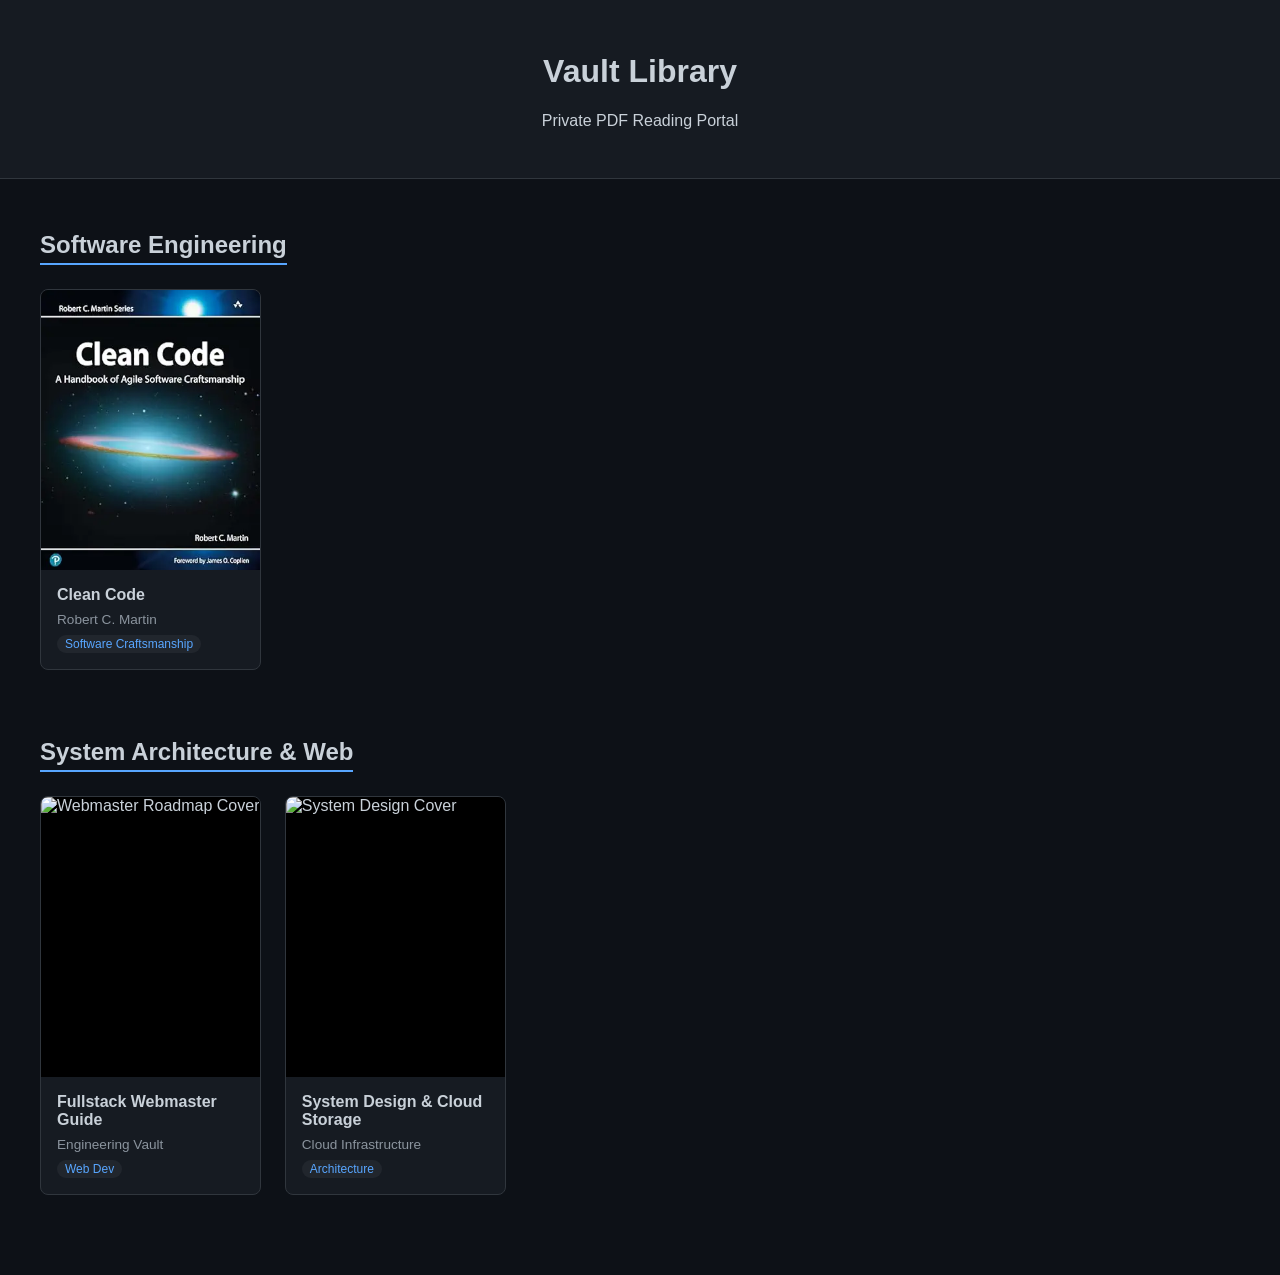
==== index.html @ c0ee22f9 "Initial commit: Flask local dashboard, D1 schema, and Cloudflare configuration" ====
<!DOCTYPE html>
<html lang="en">
<head>
  <meta charset="UTF-8">
  <meta name="viewport" content="width=device-width, initial-scale=1.0">
  <title>Private Tech Library</title>
  <link rel="stylesheet" href="src/css/style.css">
  <style>
    :root {
      --bg-color: #0d1117;
      --card-bg: #161b22;
      --border-color: #30363d;
      --text-main: #c9d1d9;
      --accent: #58a6ff;
    }
    body {
      margin: 0;
      padding: 0;
      background-color: var(--bg-color);
      color: var(--text-main);
      font-family: -apple-system, BlinkMacSystemFont, "Segoe UI", Roboto, sans-serif;
    }
    header {
      padding: 2rem 1rem;
      text-align: center;
      border-bottom: 1px solid var(--border-color);
      background-color: var(--card-bg);
    }
    .container {
      max-width: 1200px;
      margin: 0 auto;
      padding: 2rem 1rem;
    }
    .category-section {
      margin-bottom: 3rem;
    }
    .category-title {
      font-size: 1.5rem;
      border-bottom: 2px solid var(--accent);
      display: inline-block;
      padding-bottom: 0.25rem;
      margin-bottom: 1.5rem;
    }
    .book-grid {
      display: grid;
      grid-template-columns: repeat(auto-fill, minmax(200px, 1fr));
      gap: 1.5rem;
    }
    .book-card {
      background-color: var(--card-bg);
      border: 1px solid var(--border-color);
      border-radius: 8px;
      overflow: hidden;
      transition: transform 0.2s ease, border-color 0.2s ease;
      text-decoration: none;
      color: inherit;
      display: flex;
      flex-direction: column;
    }
    .book-card:hover {
      transform: translateY(-4px);
      border-color: var(--accent);
    }
    .cover-container {
      width: 100%;
      height: 280px;
      background-color: #000;
      overflow: hidden;
    }
    .cover-container img {
      width: 100%;
      height: 100%;
      object-fit: cover;
    }
    .book-info {
      padding: 1rem;
      display: flex;
      flex-direction: column;
      flex-grow: 1;
    }
    .book-title {
      font-size: 1rem;
      font-weight: 600;
      margin: 0 0 0.5rem 0;
    }
    .book-author {
      font-size: 0.85rem;
      color: #8b949e;
      margin-bottom: 0.5rem;
    }
    .tag {
      align-self: flex-start;
      font-size: 0.75rem;
      background-color: #21262d;
      color: var(--accent);
      padding: 2px 8px;
      border-radius: 12px;
    }
  </style>
</head>
<body>

  <header>
    <h1>Vault Library</h1>
    <p>Private PDF Reading Portal</p>
  </header>

  <main class="container">

    <!-- Category 1: Artificial Intelligence -->
    <section class="category-section">
  <h2 class="category-title">Software Engineering</h2>
  <div class="book-grid">

    <a href="src/pages/reader.html?book=clean_code" class="book-card">
      <div class="cover-container">
        <img src="public/covers/clean_code.jpg" alt="Clean Code Cover">
      </div>
      <div class="book-info">
        <h3 class="book-title">Clean Code</h3>
        <span class="book-author">Robert C. Martin</span>
        <span class="tag">Software Craftsmanship</span>
      </div>
    </a>

  </div>
</section>

    <!-- Category 2: Software & System Architecture -->
    <section class="category-section">
      <h2 class="category-title">System Architecture & Web</h2>
      <div class="book-grid">

        <a href="src/pages/reader.html?book=webmaster" class="book-card">
          <div class="cover-container">
            <img src="public/covers/webmaster.jpg" alt="Webmaster Roadmap Cover">
          </div>
          <div class="book-info">
            <h3 class="book-title">Fullstack Webmaster Guide</h3>
            <span class="book-author">Engineering Vault</span>
            <span class="tag">Web Dev</span>
          </div>
        </a>

        <a href="src/pages/reader.html?book=system-design" class="book-card">
          <div class="cover-container">
            <img src="public/covers/system-design.jpg" alt="System Design Cover">
          </div>
          <div class="book-info">
            <h3 class="book-title">System Design & Cloud Storage</h3>
            <span class="book-author">Cloud Infrastructure</span>
            <span class="tag">Architecture</span>
          </div>
        </a>

      </div>
    </section>

  </main>

</body>
</html>
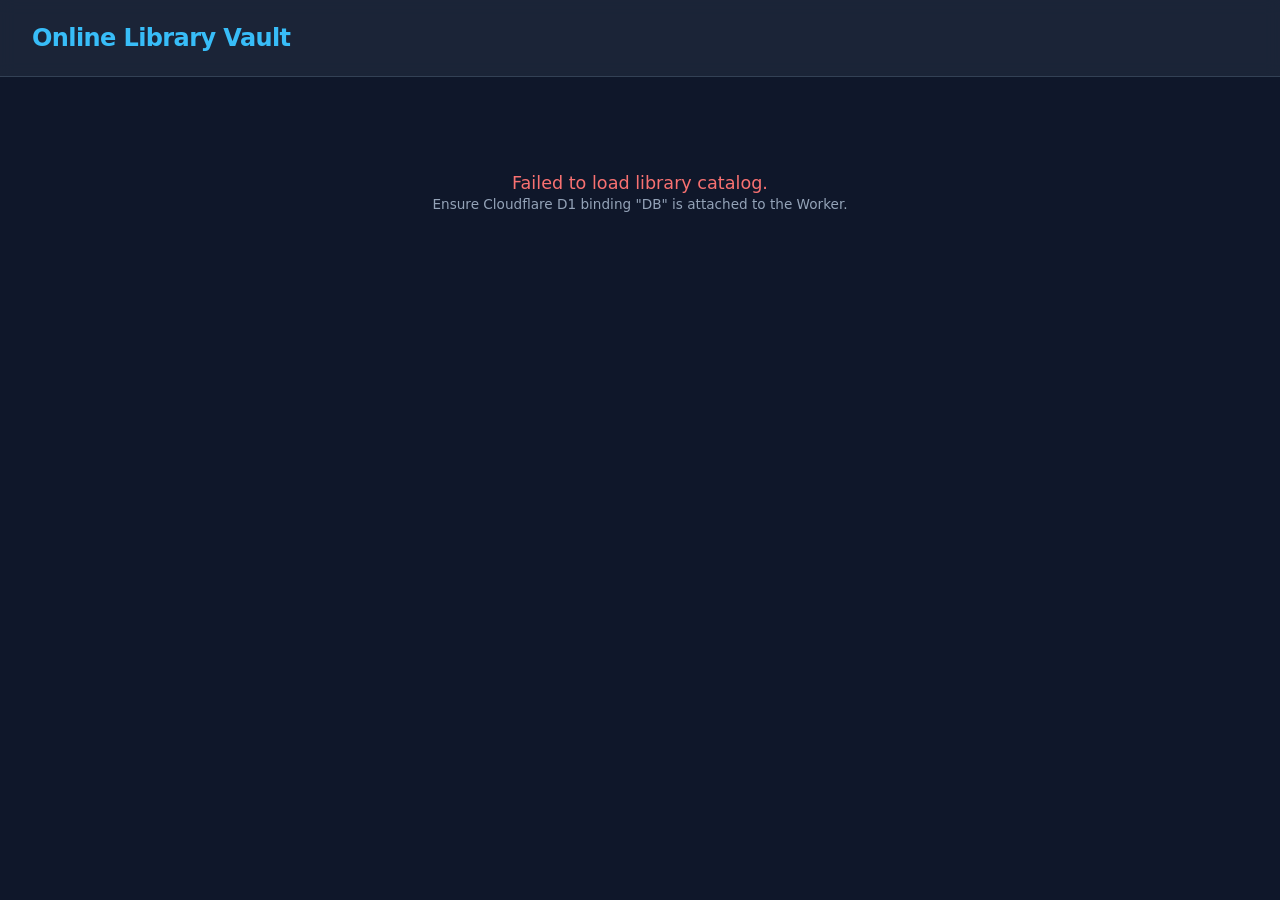
==== commit 45e77bf2: "Update index page to load books dynamically from Cloudflare D1 API" ====
--- a/index.html
+++ b/index.html
@@ -3,160 +3,186 @@
 <head>
   <meta charset="UTF-8">
   <meta name="viewport" content="width=device-width, initial-scale=1.0">
-  <title>Private Tech Library</title>
-  <link rel="stylesheet" href="src/css/style.css">
+  <title>Course Vault & Library</title>
   <style>
     :root {
-      --bg-color: #0d1117;
-      --card-bg: #161b22;
-      --border-color: #30363d;
-      --text-main: #c9d1d9;
-      --accent: #58a6ff;
+      --bg-color: #0f172a;
+      --card-bg: #1e293b;
+      --text-main: #f8fafc;
+      --text-muted: #94a3b8;
+      --accent: #38bdf8;
+      --accent-hover: #0284c7;
     }
+
     body {
       margin: 0;
       padding: 0;
+      font-family: system-ui, -apple-system, BlinkMacSystemFont, 'Segoe UI', Roboto, Oxygen, Ubuntu, Cantarell, sans-serif;
       background-color: var(--bg-color);
       color: var(--text-main);
-      font-family: -apple-system, BlinkMacSystemFont, "Segoe UI", Roboto, sans-serif;
+      min-height: 100vh;
     }
+
     header {
-      padding: 2rem 1rem;
-      text-align: center;
-      border-bottom: 1px solid var(--border-color);
-      background-color: var(--card-bg);
+      background-color: rgba(30, 41, 59, 0.8);
+      backdrop-filter: blur(8px);
+      padding: 1.5rem 2rem;
+      border-bottom: 1px solid #334155;
+      position: sticky;
+      top: 0;
+      z-index: 10;
     }
-    .container {
+
+    header h1 {
+      margin: 0;
+      font-size: 1.5rem;
+      color: var(--accent);
+      letter-spacing: -0.025em;
+    }
+
+    main {
       max-width: 1200px;
       margin: 0 auto;
-      padding: 2rem 1rem;
+      padding: 2rem;
     }
-    .category-section {
-      margin-bottom: 3rem;
-    }
-    .category-title {
-      font-size: 1.5rem;
-      border-bottom: 2px solid var(--accent);
-      display: inline-block;
-      padding-bottom: 0.25rem;
-      margin-bottom: 1.5rem;
-    }
-    .book-grid {
+
+    .catalog-grid {
       display: grid;
       grid-template-columns: repeat(auto-fill, minmax(200px, 1fr));
-      gap: 1.5rem;
+      gap: 2rem;
     }
+
     .book-card {
       background-color: var(--card-bg);
-      border: 1px solid var(--border-color);
-      border-radius: 8px;
+      border-radius: 12px;
       overflow: hidden;
-      transition: transform 0.2s ease, border-color 0.2s ease;
-      text-decoration: none;
-      color: inherit;
+      border: 1px solid #334155;
+      transition: transform 0.2s ease, box-shadow 0.2s ease;
+      cursor: pointer;
       display: flex;
       flex-direction: column;
     }
+
     .book-card:hover {
       transform: translateY(-4px);
+      box-shadow: 0 10px 25px -5px rgba(0, 0, 0, 0.5), 0 8px 10px -6px rgba(0, 0, 0, 0.5);
       border-color: var(--accent);
     }
+
     .cover-container {
       width: 100%;
       height: 280px;
-      background-color: #000;
+      background-color: #334155;
       overflow: hidden;
     }
+
     .cover-container img {
       width: 100%;
       height: 100%;
       object-fit: cover;
     }
+
     .book-info {
       padding: 1rem;
       display: flex;
       flex-direction: column;
       flex-grow: 1;
     }
-    .book-title {
-      font-size: 1rem;
-      font-weight: 600;
+
+    .book-info h3 {
       margin: 0 0 0.5rem 0;
+      font-size: 1.1rem;
+      line-height: 1.3;
+      color: var(--text-main);
     }
-    .book-author {
-      font-size: 0.85rem;
-      color: #8b949e;
-      margin-bottom: 0.5rem;
+
+    .book-info p {
+      margin: 0;
+      font-size: 0.9rem;
+      color: var(--text-muted);
     }
-    .tag {
-      align-self: flex-start;
-      font-size: 0.75rem;
-      background-color: #21262d;
-      color: var(--accent);
-      padding: 2px 8px;
-      border-radius: 12px;
+
+    .status-msg {
+      grid-column: 1 / -1;
+      text-align: center;
+      padding: 4rem 1rem;
+      color: var(--text-muted);
+      font-size: 1.1rem;
+    }
+
+    .error-msg {
+      color: #f87171;
     }
   </style>
 </head>
 <body>
 
   <header>
-    <h1>Vault Library</h1>
-    <p>Private PDF Reading Portal</p>
+    <h1>Online Library Vault</h1>
   </header>
 
-  <main class="container">
-
-    <!-- Category 1: Artificial Intelligence -->
-    <section class="category-section">
-  <h2 class="category-title">Software Engineering</h2>
-  <div class="book-grid">
-
-    <a href="src/pages/reader.html?book=clean_code" class="book-card">
-      <div class="cover-container">
-        <img src="public/covers/clean_code.jpg" alt="Clean Code Cover">
-      </div>
-      <div class="book-info">
-        <h3 class="book-title">Clean Code</h3>
-        <span class="book-author">Robert C. Martin</span>
-        <span class="tag">Software Craftsmanship</span>
-      </div>
-    </a>
-
-  </div>
-</section>
-
-    <!-- Category 2: Software & System Architecture -->
-    <section class="category-section">
-      <h2 class="category-title">System Architecture & Web</h2>
-      <div class="book-grid">
-
-        <a href="src/pages/reader.html?book=webmaster" class="book-card">
-          <div class="cover-container">
-            <img src="public/covers/webmaster.jpg" alt="Webmaster Roadmap Cover">
-          </div>
-          <div class="book-info">
-            <h3 class="book-title">Fullstack Webmaster Guide</h3>
-            <span class="book-author">Engineering Vault</span>
-            <span class="tag">Web Dev</span>
-          </div>
-        </a>
-
-        <a href="src/pages/reader.html?book=system-design" class="book-card">
-          <div class="cover-container">
-            <img src="public/covers/system-design.jpg" alt="System Design Cover">
-          </div>
-          <div class="book-info">
-            <h3 class="book-title">System Design & Cloud Storage</h3>
-            <span class="book-author">Cloud Infrastructure</span>
-            <span class="tag">Architecture</span>
-          </div>
-        </a>
-
-      </div>
-    </section>
-
+  <main>
+    <div id="catalog" class="catalog-grid">
+      <div class="status-msg">Loading books from database...</div>
+    </div>
   </main>
 
+  <script>
+    const API_URL = 'https://b2-pdf-gateway.rco-architect.workers.dev/api/books';
+
+    async function loadCatalog() {
+      const catalogElement = document.getElementById('catalog');
+
+      try {
+        const response = await fetch(API_URL);
+        
+        if (!response.ok) {
+          throw new Error(`HTTP error! Status: ${response.status}`);
+        }
+
+        const books = await response.json();
+
+        if (!Array.isArray(books) || books.length === 0) {
+          catalogElement.innerHTML = '<div class="status-msg">No books currently available in the database.</div>';
+          return;
+        }
+
+        catalogElement.innerHTML = '';
+
+        books.forEach(book => {
+          const card = document.createElement('div');
+          card.className = 'book-card';
+          
+          // Redirect to reader page passing the b2_key parameter
+          card.onclick = () => {
+            window.location.href = `src/pages/reader?book=${encodeURIComponent(book.b2_key)}`;
+          };
+
+          card.innerHTML = `
+            <div class="cover-container">
+              <img src="${book.cover_url}" alt="${book.title}" loading="lazy" onerror="this.src='https://via.placeholder.com/200x280?text=No+Cover'">
+            </div>
+            <div class="book-info">
+              <h3>${book.title}</h3>
+              <p>By ${book.author}</p>
+            </div>
+          `;
+
+          catalogElement.appendChild(card);
+        });
+
+      } catch (err) {
+        console.error('Failed to fetch database records:', err);
+        catalogElement.innerHTML = `
+          <div class="status-msg error-msg">
+            Failed to load library catalog.<br>
+            <small style="color: #94a3b8; font-size: 0.85rem;">Ensure Cloudflare D1 binding "DB" is attached to the Worker.</small>
+          </div>
+        `;
+      }
+    }
+
+    document.addEventListener('DOMContentLoaded', loadCatalog);
+  </script>
 </body>
 </html>
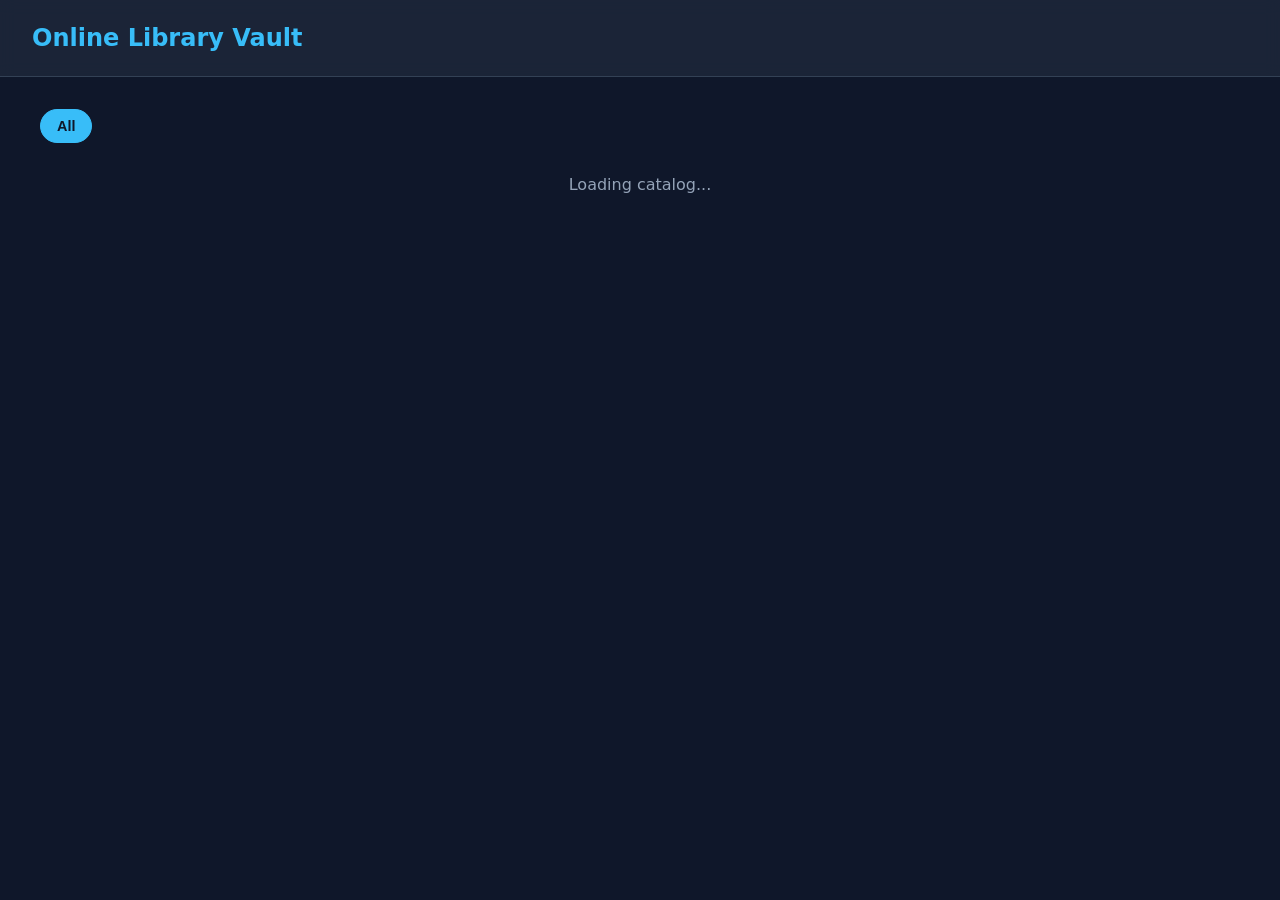
==== commit acc71b31: "Add category database table and category filter bar" ====
--- a/index.html
+++ b/index.html
@@ -11,16 +11,14 @@
       --text-main: #f8fafc;
       --text-muted: #94a3b8;
       --accent: #38bdf8;
-      --accent-hover: #0284c7;
     }
 
     body {
       margin: 0;
       padding: 0;
-      font-family: system-ui, -apple-system, BlinkMacSystemFont, 'Segoe UI', Roboto, Oxygen, Ubuntu, Cantarell, sans-serif;
+      font-family: system-ui, -apple-system, sans-serif;
       background-color: var(--bg-color);
       color: var(--text-main);
-      min-height: 100vh;
     }
 
     header {
@@ -28,22 +26,44 @@
       backdrop-filter: blur(8px);
       padding: 1.5rem 2rem;
       border-bottom: 1px solid #334155;
-      position: sticky;
-      top: 0;
-      z-index: 10;
     }
 
     header h1 {
       margin: 0;
       font-size: 1.5rem;
       color: var(--accent);
-      letter-spacing: -0.025em;
     }
 
     main {
       max-width: 1200px;
       margin: 0 auto;
       padding: 2rem;
+    }
+
+    /* Category Filter Bar */
+    .filter-bar {
+      display: flex;
+      gap: 0.75rem;
+      margin-bottom: 2rem;
+      flex-wrap: wrap;
+    }
+
+    .filter-btn {
+      background: #1e293b;
+      color: var(--text-muted);
+      border: 1px solid #334155;
+      padding: 8px 16px;
+      border-radius: 20px;
+      cursor: pointer;
+      font-size: 0.9rem;
+      transition: all 0.2s ease;
+    }
+
+    .filter-btn:hover, .filter-btn.active {
+      background: var(--accent);
+      color: #0f172a;
+      border-color: var(--accent);
+      font-weight: bold;
     }
 
     .catalog-grid {
@@ -57,15 +77,12 @@
       border-radius: 12px;
       overflow: hidden;
       border: 1px solid #334155;
-      transition: transform 0.2s ease, box-shadow 0.2s ease;
       cursor: pointer;
-      display: flex;
-      flex-direction: column;
+      transition: transform 0.2s ease;
     }
 
     .book-card:hover {
       transform: translateY(-4px);
-      box-shadow: 0 10px 25px -5px rgba(0, 0, 0, 0.5), 0 8px 10px -6px rgba(0, 0, 0, 0.5);
       border-color: var(--accent);
     }
 
@@ -73,7 +90,6 @@
       width: 100%;
       height: 280px;
       background-color: #334155;
-      overflow: hidden;
     }
 
     .cover-container img {
@@ -84,34 +100,26 @@
 
     .book-info {
       padding: 1rem;
-      display: flex;
-      flex-direction: column;
-      flex-grow: 1;
     }
 
     .book-info h3 {
       margin: 0 0 0.5rem 0;
       font-size: 1.1rem;
-      line-height: 1.3;
-      color: var(--text-main);
     }
 
     .book-info p {
-      margin: 0;
+      margin: 0 0 0.5rem 0;
       font-size: 0.9rem;
       color: var(--text-muted);
     }
 
-    .status-msg {
-      grid-column: 1 / -1;
-      text-align: center;
-      padding: 4rem 1rem;
-      color: var(--text-muted);
-      font-size: 1.1rem;
-    }
-
-    .error-msg {
-      color: #f87171;
+    .category-badge {
+      display: inline-block;
+      background: #334155;
+      color: var(--accent);
+      font-size: 0.75rem;
+      padding: 2px 8px;
+      border-radius: 4px;
     }
   </style>
 </head>
@@ -122,67 +130,95 @@
   </header>
 
   <main>
+    <!-- Category Filter Bar -->
+    <div id="filter-bar" class="filter-bar">
+      <button class="filter-btn active" onclick="filterCategory('all', this)">All</button>
+    </div>
+
+    <!-- Catalog Grid -->
     <div id="catalog" class="catalog-grid">
-      <div class="status-msg">Loading books from database...</div>
+      <div style="grid-column: 1/-1; text-align: center; color: #94a3b8;">Loading catalog...</div>
     </div>
   </main>
 
   <script>
-    const API_URL = 'https://b2-pdf-gateway.rco-architect.workers.dev/api/books';
-
-    async function loadCatalog() {
-      const catalogElement = document.getElementById('catalog');
-
+    const BASE_WORKER_URL = 'https://b2-pdf-gateway.rco-architect.workers.dev';
+    let allBooks = [];
+
+    async function initLibrary() {
       try {
-        const response = await fetch(API_URL);
-        
-        if (!response.ok) {
-          throw new Error(`HTTP error! Status: ${response.status}`);
-        }
-
-        const books = await response.json();
-
-        if (!Array.isArray(books) || books.length === 0) {
-          catalogElement.innerHTML = '<div class="status-msg">No books currently available in the database.</div>';
-          return;
-        }
-
-        catalogElement.innerHTML = '';
-
-        books.forEach(book => {
-          const card = document.createElement('div');
-          card.className = 'book-card';
-          
-          // Redirect to reader page passing the b2_key parameter
-          card.onclick = () => {
-            window.location.href = `src/pages/reader?book=${encodeURIComponent(book.b2_key)}`;
-          };
-
-          card.innerHTML = `
-            <div class="cover-container">
-              <img src="${book.cover_url}" alt="${book.title}" loading="lazy" onerror="this.src='https://via.placeholder.com/200x280?text=No+Cover'">
-            </div>
-            <div class="book-info">
-              <h3>${book.title}</h3>
-              <p>By ${book.author}</p>
-            </div>
-          `;
-
-          catalogElement.appendChild(card);
-        });
-
+        // Fetch categories and books simultaneously
+        const [catRes, bookRes] = await Promise.all([
+          fetch(`${BASE_WORKER_URL}/api/categories`),
+          fetch(`${BASE_WORKER_URL}/api/books`)
+        ]);
+
+        const categories = await catRes.json();
+        allBooks = await bookRes.json();
+
+        renderCategories(categories);
+        renderBooks(allBooks);
       } catch (err) {
-        console.error('Failed to fetch database records:', err);
-        catalogElement.innerHTML = `
-          <div class="status-msg error-msg">
-            Failed to load library catalog.<br>
-            <small style="color: #94a3b8; font-size: 0.85rem;">Ensure Cloudflare D1 binding "DB" is attached to the Worker.</small>
+        console.error('Error loading library:', err);
+      }
+    }
+
+    function renderCategories(categories) {
+      const filterBar = document.getElementById('filter-bar');
+      categories.forEach(cat => {
+        const btn = document.createElement('button');
+        btn.className = 'filter-btn';
+        btn.textContent = cat.name;
+        btn.onclick = () => filterCategory(cat.id, btn);
+        filterBar.appendChild(btn);
+      });
+    }
+
+    function renderBooks(books) {
+      const catalog = document.getElementById('catalog');
+      catalog.innerHTML = '';
+
+      if (books.length === 0) {
+        catalog.innerHTML = '<div style="grid-column: 1/-1; text-align: center; color: #94a3b8;">No books found in this category.</div>';
+        return;
+      }
+
+      books.forEach(book => {
+        const card = document.createElement('div');
+        card.className = 'book-card';
+        card.onclick = () => {
+          window.location.href = `src/pages/reader?book=${encodeURIComponent(book.b2_key)}`;
+        };
+
+        card.innerHTML = `
+          <div class="cover-container">
+            <img src="${book.cover_url}" alt="${book.title}" onerror="this.src='https://via.placeholder.com/200x280?text=No+Cover'">
+          </div>
+          <div class="book-info">
+            <h3>${book.title}</h3>
+            <p>By ${book.author}</p>
+            <span class="category-badge">${book.category_name || 'Uncategorized'}</span>
           </div>
         `;
+        catalog.appendChild(card);
+      });
+    }
+
+    function filterCategory(catId, btnElement) {
+      // Toggle active button style
+      document.querySelectorAll('.filter-btn').forEach(btn => btn.classList.remove('active'));
+      btnElement.classList.add('active');
+
+      // Filter books
+      if (catId === 'all') {
+        renderBooks(allBooks);
+      } else {
+        const filtered = allBooks.filter(book => book.category_id === catId);
+        renderBooks(filtered);
       }
     }
 
-    document.addEventListener('DOMContentLoaded', loadCatalog);
+    document.addEventListener('DOMContentLoaded', initLibrary);
   </script>
 </body>
 </html>
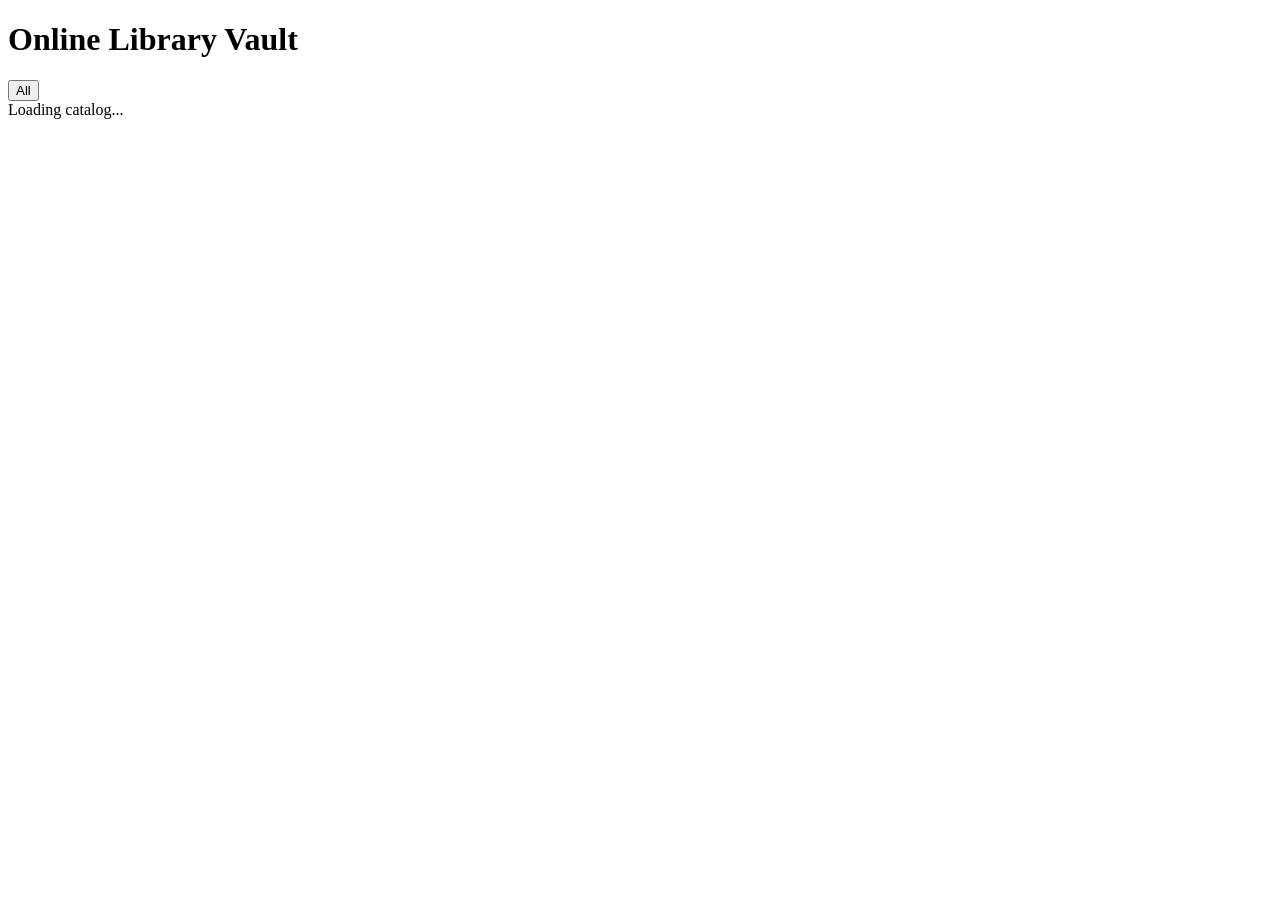
==== commit 9604d699: "Separate frontend into modular HTML, CSS, and JS files with category filtering" ====
--- a/index.html
+++ b/index.html
@@ -4,124 +4,7 @@
   <meta charset="UTF-8">
   <meta name="viewport" content="width=device-width, initial-scale=1.0">
   <title>Course Vault & Library</title>
-  <style>
-    :root {
-      --bg-color: #0f172a;
-      --card-bg: #1e293b;
-      --text-main: #f8fafc;
-      --text-muted: #94a3b8;
-      --accent: #38bdf8;
-    }
-
-    body {
-      margin: 0;
-      padding: 0;
-      font-family: system-ui, -apple-system, sans-serif;
-      background-color: var(--bg-color);
-      color: var(--text-main);
-    }
-
-    header {
-      background-color: rgba(30, 41, 59, 0.8);
-      backdrop-filter: blur(8px);
-      padding: 1.5rem 2rem;
-      border-bottom: 1px solid #334155;
-    }
-
-    header h1 {
-      margin: 0;
-      font-size: 1.5rem;
-      color: var(--accent);
-    }
-
-    main {
-      max-width: 1200px;
-      margin: 0 auto;
-      padding: 2rem;
-    }
-
-    /* Category Filter Bar */
-    .filter-bar {
-      display: flex;
-      gap: 0.75rem;
-      margin-bottom: 2rem;
-      flex-wrap: wrap;
-    }
-
-    .filter-btn {
-      background: #1e293b;
-      color: var(--text-muted);
-      border: 1px solid #334155;
-      padding: 8px 16px;
-      border-radius: 20px;
-      cursor: pointer;
-      font-size: 0.9rem;
-      transition: all 0.2s ease;
-    }
-
-    .filter-btn:hover, .filter-btn.active {
-      background: var(--accent);
-      color: #0f172a;
-      border-color: var(--accent);
-      font-weight: bold;
-    }
-
-    .catalog-grid {
-      display: grid;
-      grid-template-columns: repeat(auto-fill, minmax(200px, 1fr));
-      gap: 2rem;
-    }
-
-    .book-card {
-      background-color: var(--card-bg);
-      border-radius: 12px;
-      overflow: hidden;
-      border: 1px solid #334155;
-      cursor: pointer;
-      transition: transform 0.2s ease;
-    }
-
-    .book-card:hover {
-      transform: translateY(-4px);
-      border-color: var(--accent);
-    }
-
-    .cover-container {
-      width: 100%;
-      height: 280px;
-      background-color: #334155;
-    }
-
-    .cover-container img {
-      width: 100%;
-      height: 100%;
-      object-fit: cover;
-    }
-
-    .book-info {
-      padding: 1rem;
-    }
-
-    .book-info h3 {
-      margin: 0 0 0.5rem 0;
-      font-size: 1.1rem;
-    }
-
-    .book-info p {
-      margin: 0 0 0.5rem 0;
-      font-size: 0.9rem;
-      color: var(--text-muted);
-    }
-
-    .category-badge {
-      display: inline-block;
-      background: #334155;
-      color: var(--accent);
-      font-size: 0.75rem;
-      padding: 2px 8px;
-      border-radius: 4px;
-    }
-  </style>
+  <link rel="stylesheet" href="styles.css">
 </head>
 <body>
 
@@ -137,88 +20,10 @@
 
     <!-- Catalog Grid -->
     <div id="catalog" class="catalog-grid">
-      <div style="grid-column: 1/-1; text-align: center; color: #94a3b8;">Loading catalog...</div>
+      <div class="status-msg">Loading catalog...</div>
     </div>
   </main>
 
-  <script>
-    const BASE_WORKER_URL = 'https://b2-pdf-gateway.rco-architect.workers.dev';
-    let allBooks = [];
-
-    async function initLibrary() {
-      try {
-        // Fetch categories and books simultaneously
-        const [catRes, bookRes] = await Promise.all([
-          fetch(`${BASE_WORKER_URL}/api/categories`),
-          fetch(`${BASE_WORKER_URL}/api/books`)
-        ]);
-
-        const categories = await catRes.json();
-        allBooks = await bookRes.json();
-
-        renderCategories(categories);
-        renderBooks(allBooks);
-      } catch (err) {
-        console.error('Error loading library:', err);
-      }
-    }
-
-    function renderCategories(categories) {
-      const filterBar = document.getElementById('filter-bar');
-      categories.forEach(cat => {
-        const btn = document.createElement('button');
-        btn.className = 'filter-btn';
-        btn.textContent = cat.name;
-        btn.onclick = () => filterCategory(cat.id, btn);
-        filterBar.appendChild(btn);
-      });
-    }
-
-    function renderBooks(books) {
-      const catalog = document.getElementById('catalog');
-      catalog.innerHTML = '';
-
-      if (books.length === 0) {
-        catalog.innerHTML = '<div style="grid-column: 1/-1; text-align: center; color: #94a3b8;">No books found in this category.</div>';
-        return;
-      }
-
-      books.forEach(book => {
-        const card = document.createElement('div');
-        card.className = 'book-card';
-        card.onclick = () => {
-          window.location.href = `src/pages/reader?book=${encodeURIComponent(book.b2_key)}`;
-        };
-
-        card.innerHTML = `
-          <div class="cover-container">
-            <img src="${book.cover_url}" alt="${book.title}" onerror="this.src='https://via.placeholder.com/200x280?text=No+Cover'">
-          </div>
-          <div class="book-info">
-            <h3>${book.title}</h3>
-            <p>By ${book.author}</p>
-            <span class="category-badge">${book.category_name || 'Uncategorized'}</span>
-          </div>
-        `;
-        catalog.appendChild(card);
-      });
-    }
-
-    function filterCategory(catId, btnElement) {
-      // Toggle active button style
-      document.querySelectorAll('.filter-btn').forEach(btn => btn.classList.remove('active'));
-      btnElement.classList.add('active');
-
-      // Filter books
-      if (catId === 'all') {
-        renderBooks(allBooks);
-      } else {
-        const filtered = allBooks.filter(book => book.category_id === catId);
-        renderBooks(filtered);
-      }
-    }
-
-    document.addEventListener('DOMContentLoaded', initLibrary);
-  </script>
+  <script src="app.js"></script>
 </body>
 </html>
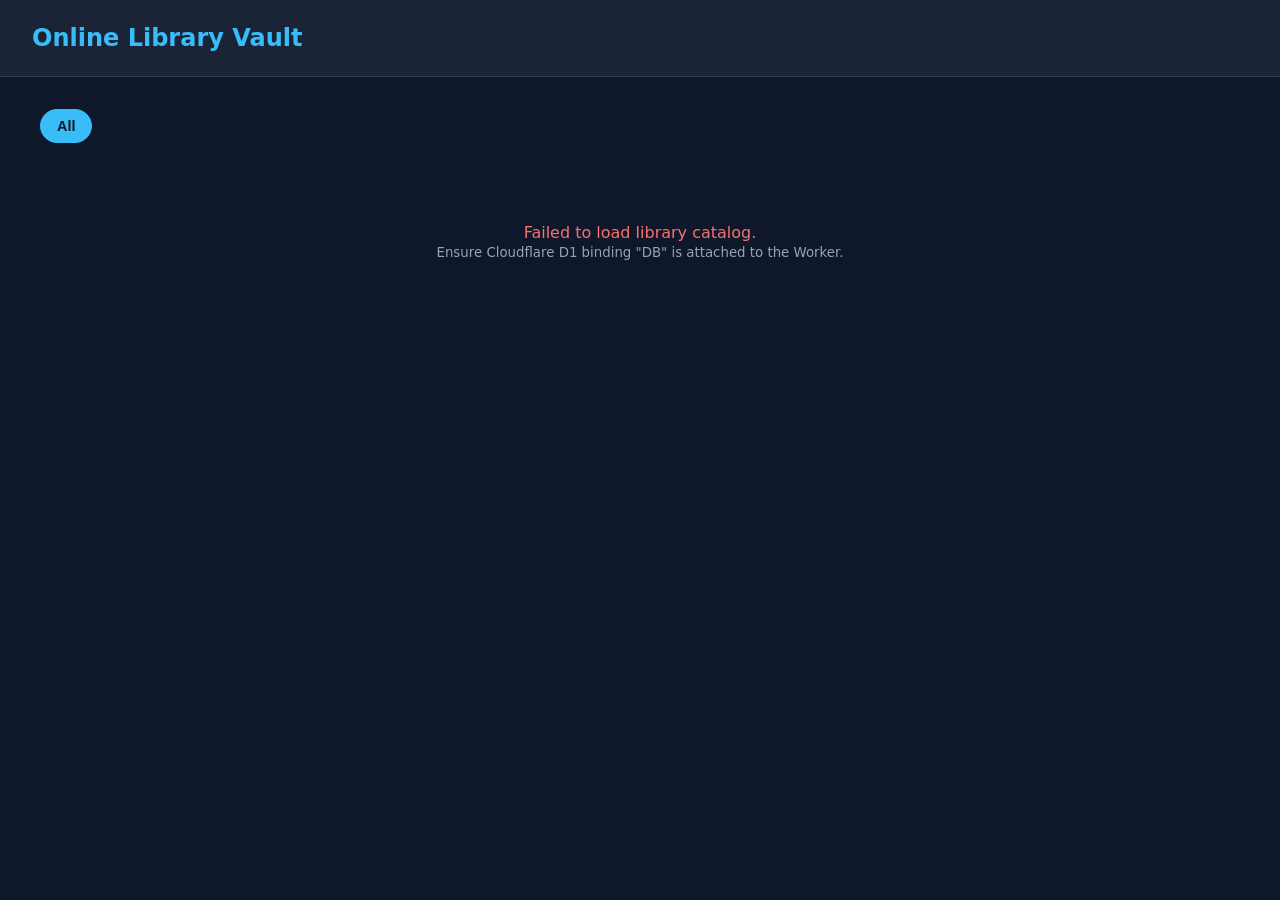
==== commit fb1794d4: "Update asset paths to match src/ directory tree structure" ====
--- a/index.html
+++ b/index.html
@@ -4,7 +4,7 @@
   <meta charset="UTF-8">
   <meta name="viewport" content="width=device-width, initial-scale=1.0">
   <title>Course Vault & Library</title>
-  <link rel="stylesheet" href="styles.css">
+  <link rel="stylesheet" href="src/css/styles.css">
 </head>
 <body>
 
@@ -24,6 +24,6 @@
     </div>
   </main>
 
-  <script src="app.js"></script>
+  <script src="src/js/app.js"></script>
 </body>
 </html>
--- a/src/css/styles.css
+++ b/src/css/styles.css
@@ -0,0 +1,131 @@
+:root {
+  --bg-color: #0f172a;
+  --card-bg: #1e293b;
+  --text-main: #f8fafc;
+  --text-muted: #94a3b8;
+  --accent: #38bdf8;
+  --accent-hover: #0284c7;
+}
+
+body {
+  margin: 0;
+  padding: 0;
+  font-family: system-ui, -apple-system, BlinkMacSystemFont, 'Segoe UI', Roboto, sans-serif;
+  background-color: var(--bg-color);
+  color: var(--text-main);
+  min-height: 100vh;
+}
+
+header {
+  background-color: rgba(30, 41, 59, 0.8);
+  backdrop-filter: blur(8px);
+  padding: 1.5rem 2rem;
+  border-bottom: 1px solid #334155;
+  position: sticky;
+  top: 0;
+  z-index: 10;
+}
+
+header h1 {
+  margin: 0;
+  font-size: 1.5rem;
+  color: var(--accent);
+}
+
+main {
+  max-width: 1200px;
+  margin: 0 auto;
+  padding: 2rem;
+}
+
+/* Category Filter Bar */
+.filter-bar {
+  display: flex;
+  gap: 0.75rem;
+  margin-bottom: 2rem;
+  flex-wrap: wrap;
+}
+
+.filter-btn {
+  background: #1e293b;
+  color: var(--text-muted);
+  border: 1px solid #334155;
+  padding: 8px 16px;
+  border-radius: 20px;
+  cursor: pointer;
+  font-size: 0.9rem;
+  transition: all 0.2s ease;
+}
+
+.filter-btn:hover, 
+.filter-btn.active {
+  background: var(--accent);
+  color: #0f172a;
+  border-color: var(--accent);
+  font-weight: bold;
+}
+
+/* Catalog Grid */
+.catalog-grid {
+  display: grid;
+  grid-template-columns: repeat(auto-fill, minmax(200px, 1fr));
+  gap: 2rem;
+}
+
+.book-card {
+  background-color: var(--card-bg);
+  border-radius: 12px;
+  overflow: hidden;
+  border: 1px solid #334155;
+  cursor: pointer;
+  transition: transform 0.2s ease, box-shadow 0.2s ease;
+}
+
+.book-card:hover {
+  transform: translateY(-4px);
+  border-color: var(--accent);
+  box-shadow: 0 10px 25px -5px rgba(0, 0, 0, 0.5);
+}
+
+.cover-container {
+  width: 100%;
+  height: 280px;
+  background-color: #334155;
+}
+
+.cover-container img {
+  width: 100%;
+  height: 100%;
+  object-fit: cover;
+}
+
+.book-info {
+  padding: 1rem;
+}
+
+.book-info h3 {
+  margin: 0 0 0.5rem 0;
+  font-size: 1.1rem;
+}
+
+.book-info p {
+  margin: 0 0 0.5rem 0;
+  font-size: 0.9rem;
+  color: var(--text-muted);
+}
+
+.category-badge {
+  display: inline-block;
+  background: #334155;
+  color: var(--accent);
+  font-size: 0.75rem;
+  padding: 2px 8px;
+  border-radius: 4px;
+}
+
+.status-msg {
+  grid-column: 1 / -1;
+  text-align: center;
+  color: var(--text-muted);
+  padding: 3rem 0;
+}
